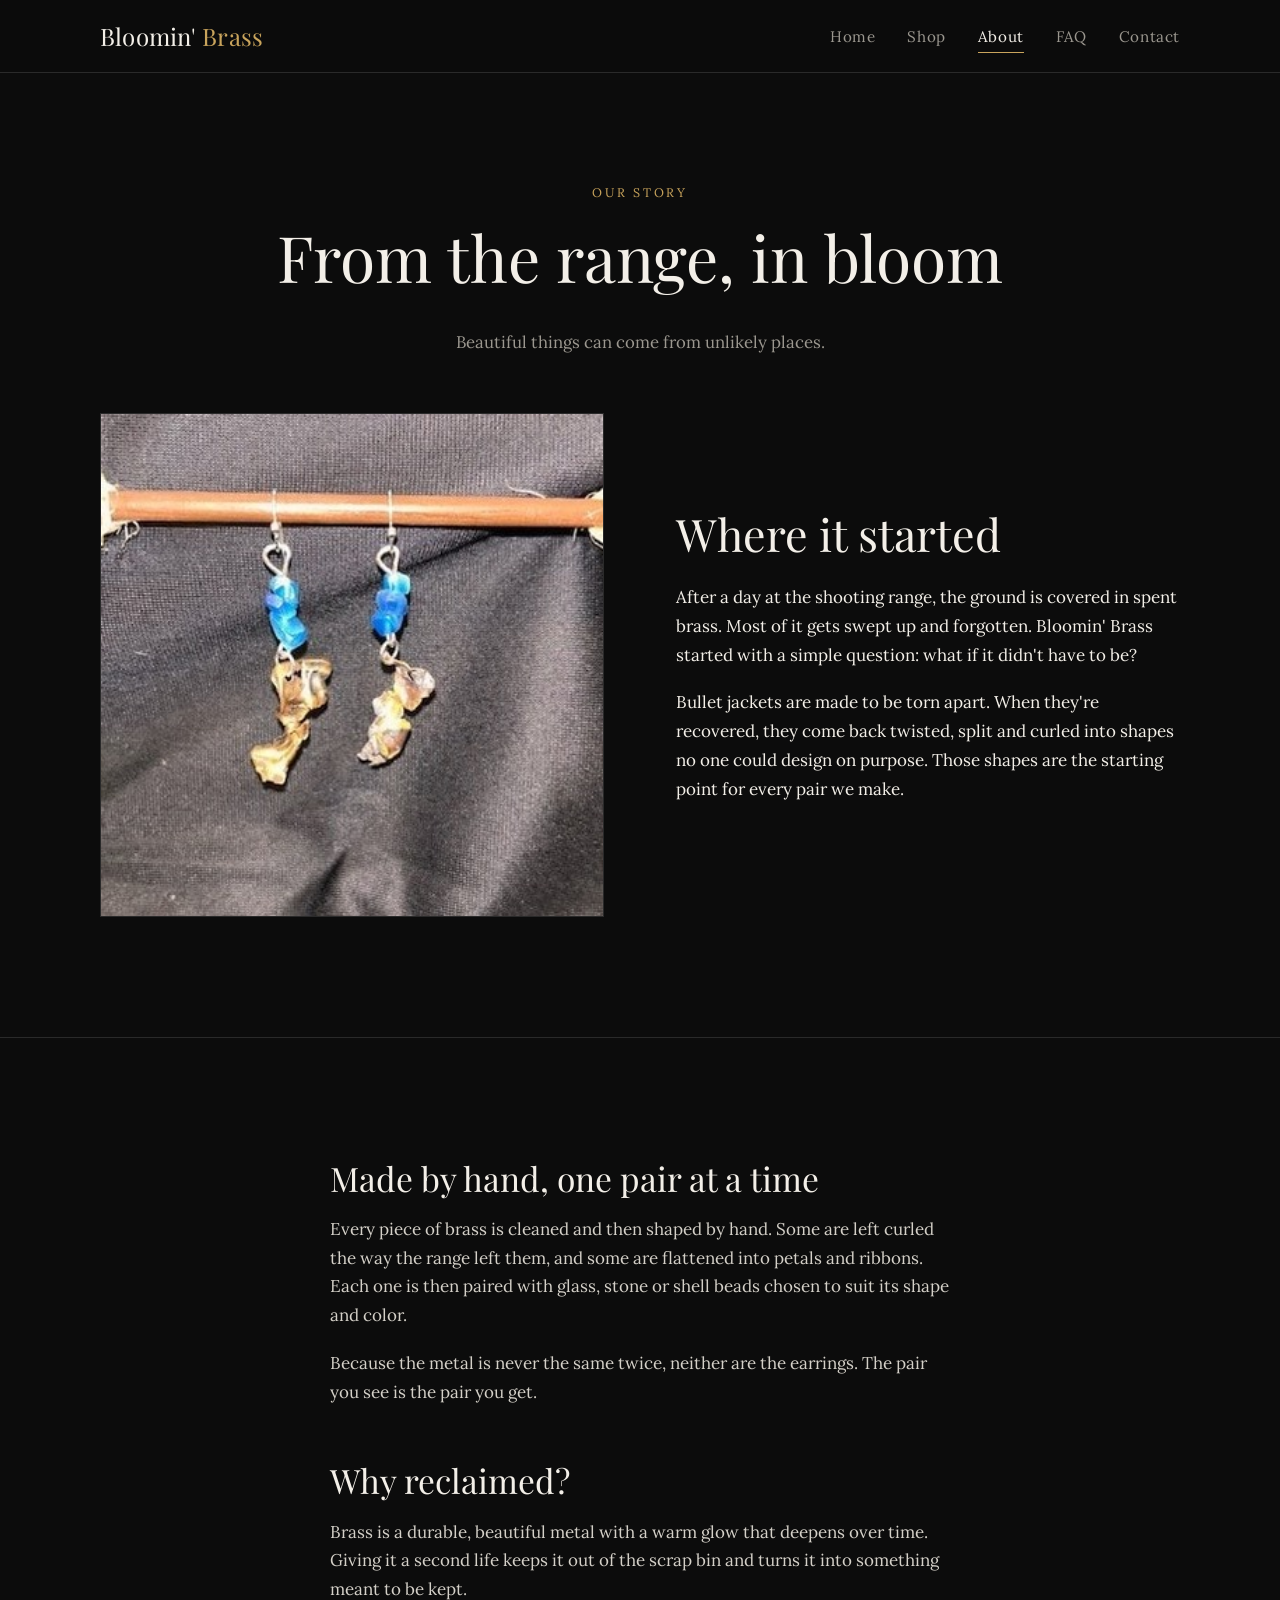
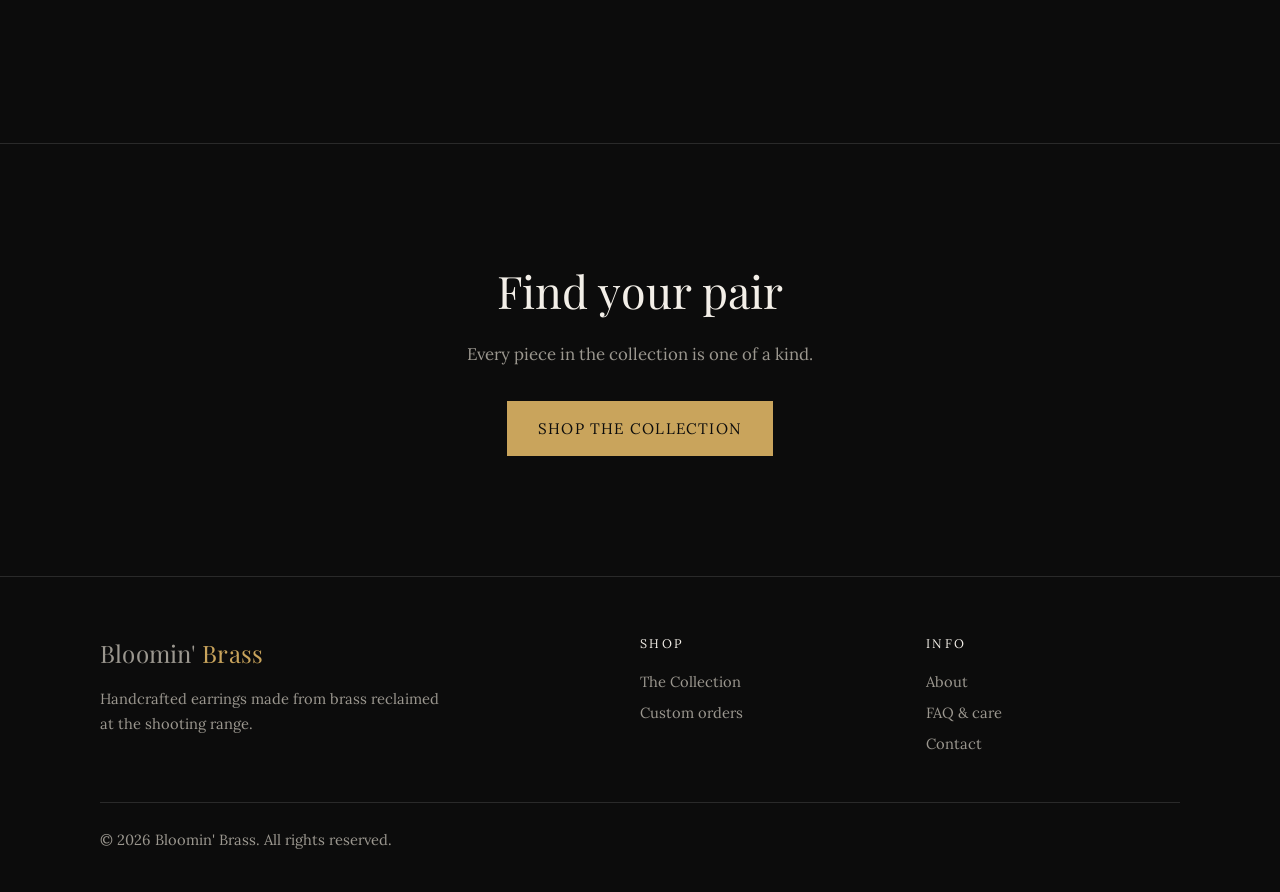
==== about.html @ 8e5ceb65 "Initial site: home, shop, product, about, FAQ and contact pages" ====
<!doctype html>
<html lang="en">
<head>
  <meta charset="utf-8">
  <meta name="viewport" content="width=device-width, initial-scale=1">
  <title>About — Bloomin' Brass</title>
  <meta name="description" content="The story behind Bloomin' Brass: earrings handcrafted from brass reclaimed at the shooting range.">
  <link rel="icon" href="images/favicon.svg" type="image/svg+xml">
  <link rel="preconnect" href="https://fonts.googleapis.com">
  <link rel="preconnect" href="https://fonts.gstatic.com" crossorigin>
  <link href="https://fonts.googleapis.com/css2?family=Lora:ital,wght@0,400;0,700;1,400&family=Playfair+Display:ital@0;1&display=swap" rel="stylesheet">
  <link rel="stylesheet" href="css/styles.css">
</head>
<body>
  <a class="skip-link" href="#main">Skip to content</a>

  <header class="site-header">
    <div class="container">
      <a class="logo" href="index.html">Bloomin' <span>Brass</span></a>
      <button class="nav-toggle" aria-expanded="false" aria-controls="nav-links">Menu</button>
      <nav aria-label="Main">
        <ul class="nav-links" id="nav-links">
          <li><a href="index.html">Home</a></li>
          <li><a href="shop.html">Shop</a></li>
          <li><a href="about.html" aria-current="page">About</a></li>
          <li><a href="faq.html">FAQ</a></li>
          <li><a href="contact.html">Contact</a></li>
        </ul>
      </nav>
    </div>
  </header>

  <main id="main">
    <div class="page-head">
      <div class="container">
        <span class="eyebrow">Our story</span>
        <h1>From the range, in bloom</h1>
        <p class="lead">Beautiful things can come from unlikely places.</p>
      </div>
    </div>

    <section class="section" style="padding-top:0">
      <div class="container">
        <div class="split">
          <img src="images/products/blue-sea-glass.jpg" alt="Brass and blue sea glass earrings hanging from a wooden dowel" width="600" height="600">
          <div>
            <!-- TODO: Replace with your own story: who you are, how Bloomin' Brass started, where you're based. -->
            <h2>Where it started</h2>
            <p>After a day at the shooting range, the ground is covered in spent brass. Most of it gets swept up and forgotten. Bloomin' Brass started with a simple question: what if it didn't have to be?</p>
            <p>Bullet jackets are made to be torn apart. When they're recovered, they come back twisted, split and curled into shapes no one could design on purpose. Those shapes are the starting point for every pair we make.</p>
          </div>
        </div>
      </div>
    </section>

    <section class="section">
      <div class="container prose">
        <h2 style="margin-top:0">Made by hand, one pair at a time</h2>
        <p>Every piece of brass is cleaned and then shaped by hand. Some are left curled the way the range left them, and some are flattened into petals and ribbons. Each one is then paired with glass, stone or shell beads chosen to suit its shape and color.</p>
        <p>Because the metal is never the same twice, neither are the earrings. The pair you see is the pair you get.</p>

        <h2>Why reclaimed?</h2>
        <p>Brass is a durable, beautiful metal with a warm glow that deepens over time. Giving it a second life keeps it out of the scrap bin and turns it into something meant to be kept.</p>
      </div>
    </section>

    <section class="section cta-band">
      <div class="container">
        <h2>Find your pair</h2>
        <p class="lead">Every piece in the collection is one of a kind.</p>
        <a class="btn" href="shop.html">Shop the collection</a>
      </div>
    </section>
  </main>

  <footer class="site-footer">
    <div class="container">
      <div class="footer-grid">
        <div>
          <a class="logo" href="index.html">Bloomin' <span>Brass</span></a>
          <p style="margin-top:12px;max-width:340px">Handcrafted earrings made from brass reclaimed at the shooting range.</p>
        </div>
        <div>
          <h4>Shop</h4>
          <ul>
            <li><a href="shop.html">The Collection</a></li>
            <li><a href="contact.html">Custom orders</a></li>
          </ul>
        </div>
        <div>
          <h4>Info</h4>
          <ul>
            <li><a href="about.html">About</a></li>
            <li><a href="faq.html">FAQ &amp; care</a></li>
            <li><a href="contact.html">Contact</a></li>
          </ul>
        </div>
      </div>
      <div class="footer-bottom">© <span data-year></span> Bloomin' Brass. All rights reserved.</div>
    </div>
  </footer>

  <script src="js/main.js"></script>
</body>
</html>
---- css/styles.css ----
/* Bloomin' Brass — site styles */

:root {
  --bg: #0c0c0c;
  --surface: #121212;
  --surface-2: #181818;
  --border: #2a2a2a;
  --text: #f3efe8;
  --muted: #9b978f;
  --brass: #c9a45c;
  --brass-light: #e2c285;
  --brass-dark: #8f7236;

  --font-display: "Playfair Display", Georgia, "Times New Roman", serif;
  --font-body: "Lora", Georgia, "Times New Roman", serif;

  --max: 1160px;
  --gutter: clamp(16px, 4vw, 40px);
  --radius: 2px;
}

*,
*::before,
*::after { box-sizing: border-box; }

html { scroll-behavior: smooth; }

body {
  margin: 0;
  background: var(--bg);
  color: var(--text);
  font-family: var(--font-body);
  font-size: 17px;
  line-height: 1.7;
  -webkit-font-smoothing: antialiased;
}

img { max-width: 100%; display: block; }

a { color: var(--brass-light); text-decoration: none; }
a:hover { color: var(--text); }

h1, h2, h3 {
  font-family: var(--font-display);
  font-weight: 400;
  line-height: 1.2;
  margin: 0 0 0.5em;
}
h1 { font-size: clamp(2.4rem, 6vw, 4rem); }
h2 { font-size: clamp(1.9rem, 4vw, 2.8rem); }
h3 { font-size: 1.3rem; }

p { margin: 0 0 1.1em; }

.container {
  width: 100%;
  max-width: var(--max);
  margin: 0 auto;
  padding: 0 var(--gutter);
}

.eyebrow {
  display: inline-block;
  font-size: 0.78rem;
  letter-spacing: 0.22em;
  text-transform: uppercase;
  color: var(--brass);
  margin-bottom: 1rem;
}

.lead { color: var(--muted); font-size: 1.05rem; }

.skip-link {
  position: absolute;
  left: -9999px;
}
.skip-link:focus {
  left: 16px; top: 16px;
  background: var(--brass); color: var(--bg);
  padding: 8px 14px; z-index: 100;
}

:focus-visible { outline: 2px solid var(--brass); outline-offset: 3px; }

/* ---------- Header ---------- */

.site-header {
  position: sticky;
  top: 0;
  z-index: 50;
  background: rgba(12, 12, 12, 0.92);
  backdrop-filter: blur(8px);
  border-bottom: 1px solid var(--border);
}
.site-header .container {
  display: flex;
  align-items: center;
  justify-content: space-between;
  min-height: 72px;
}

.logo {
  margin-right: auto;
  font-family: var(--font-display);
  font-size: 1.5rem;
  color: var(--text);
  letter-spacing: 0.01em;
}
.logo span { color: var(--brass); }
.logo:hover { color: var(--text); }

.nav-links {
  display: flex;
  gap: 2rem;
  list-style: none;
  margin: 0;
  padding: 0;
}
.nav-links a {
  color: var(--muted);
  font-size: 0.95rem;
  letter-spacing: 0.04em;
  padding: 6px 0;
  border-bottom: 1px solid transparent;
  transition: color 0.2s, border-color 0.2s;
}
.nav-links a:hover,
.nav-links a[aria-current="page"] {
  color: var(--text);
  border-bottom-color: var(--brass);
}

.nav-toggle {
  display: none;
  background: none;
  border: 1px solid var(--border);
  color: var(--text);
  font: inherit;
  font-size: 0.9rem;
  padding: 6px 14px;
  cursor: pointer;
}

@media (max-width: 760px) {
  .nav-toggle { display: block; }
  .nav-links {
    display: none;
    position: absolute;
    top: 72px; left: 0; right: 0;
    flex-direction: column;
    gap: 0;
    background: var(--bg);
    border-bottom: 1px solid var(--border);
  }
  .nav-links.open { display: flex; }
  .nav-links a {
    display: block;
    padding: 14px var(--gutter);
    border-bottom: 1px solid var(--border);
  }
  .nav-links a[aria-current="page"] { border-bottom-color: var(--border); color: var(--brass-light); }
}

/* ---------- Buttons ---------- */

.btn {
  display: inline-block;
  font-family: var(--font-body);
  font-size: 0.95rem;
  letter-spacing: 0.08em;
  text-transform: uppercase;
  padding: 14px 30px;
  border: 1px solid var(--brass);
  background: var(--brass);
  color: var(--bg);
  cursor: pointer;
  transition: background 0.2s, color 0.2s, border-color 0.2s;
}
.btn:hover { background: var(--brass-light); border-color: var(--brass-light); color: var(--bg); }

.btn-outline { background: transparent; color: var(--brass-light); }
.btn-outline:hover { background: var(--brass); color: var(--bg); }

.btn[aria-disabled="true"] {
  background: transparent;
  border-color: var(--border);
  color: var(--muted);
  cursor: default;
}

/* ---------- Sections ---------- */

.section { padding: clamp(64px, 10vw, 120px) 0; }
.section + .section { border-top: 1px solid var(--border); }

.section-head {
  text-align: center;
  max-width: 640px;
  margin: 0 auto clamp(40px, 6vw, 64px);
}

.page-head {
  padding: clamp(56px, 9vw, 104px) 0 clamp(32px, 5vw, 56px);
  text-align: center;
}
.page-head p { max-width: 620px; margin: 0 auto; }

/* ---------- Hero ---------- */

.hero {
  position: relative;
  padding: clamp(72px, 12vw, 150px) 0;
  overflow: hidden;
}
.hero .container {
  display: grid;
  grid-template-columns: 1.1fr 0.9fr;
  gap: clamp(32px, 6vw, 80px);
  align-items: center;
}
.hero h1 em { color: var(--brass); font-style: italic; }
.hero .lead { max-width: 480px; margin-bottom: 2rem; }
.hero-actions { display: flex; gap: 14px; flex-wrap: wrap; }

.hero-art {
  position: relative;
  aspect-ratio: 4 / 5;
}
.hero-art img {
  position: absolute;
  width: 72%;
  height: auto;
  aspect-ratio: 1;
  object-fit: cover;
  border: 1px solid var(--border);
}
.hero-art img:nth-child(1) { top: 0; right: 0; }
.hero-art img:nth-child(2) { bottom: 0; left: 0; box-shadow: 0 20px 50px rgba(0, 0, 0, 0.6); }

@media (max-width: 860px) {
  .hero .container { grid-template-columns: 1fr; }
  .hero-art { max-width: 420px; width: 100%; margin: 0 auto; }
}

/* ---------- Story strip (home) ---------- */

.steps {
  display: grid;
  grid-template-columns: repeat(3, 1fr);
  gap: 1px;
  background: var(--border);
  border: 1px solid var(--border);
}
.step {
  background: var(--bg);
  padding: clamp(28px, 4vw, 44px);
}
.step-num {
  font-family: var(--font-display);
  font-size: 2.4rem;
  color: var(--brass);
  line-height: 1;
  display: block;
  margin-bottom: 1rem;
}
.step p { color: var(--muted); margin: 0; }

@media (max-width: 760px) {
  .steps { grid-template-columns: 1fr; }
}

/* ---------- Product grid ---------- */

.product-grid {
  display: grid;
  grid-template-columns: repeat(auto-fill, minmax(280px, 1fr));
  gap: 32px;
}

.product-card {
  display: flex;
  flex-direction: column;
  background: var(--surface);
  border: 1px solid var(--border);
  color: var(--text);
  transition: border-color 0.25s, transform 0.25s;
}
.product-card:hover { border-color: var(--brass-dark); transform: translateY(-3px); color: var(--text); }

.product-card .img-wrap { position: relative; aspect-ratio: 1; overflow: hidden; }
.product-card img { width: 100%; height: 100%; object-fit: cover; transition: transform 0.5s; }
.product-card:hover img { transform: scale(1.04); }

.product-card .body {
  display: flex;
  flex-direction: column;
  flex: 1;
  padding: 22px 22px 24px;
}
.product-card h3 { font-size: 1.25rem; margin-bottom: 0.4em; }
.product-card p { color: var(--muted); font-size: 0.93rem; margin-bottom: 1.4em; }
.product-card .price {
  margin-top: auto;
  font-weight: 700;
  font-size: 1.1rem;
}

.badge {
  position: absolute;
  top: 14px; left: 14px;
  background: var(--bg);
  color: var(--muted);
  border: 1px solid var(--border);
  font-size: 0.72rem;
  letter-spacing: 0.18em;
  text-transform: uppercase;
  padding: 4px 10px;
}
.is-sold img { filter: grayscale(0.7) brightness(0.6); }

/* ---------- Product detail ---------- */

.product-detail {
  display: grid;
  grid-template-columns: 1fr 1fr;
  gap: clamp(32px, 6vw, 72px);
  align-items: start;
  padding: clamp(40px, 7vw, 80px) 0 clamp(64px, 10vw, 120px);
}
.product-detail .photo {
  border: 1px solid var(--border);
  aspect-ratio: 1;
  overflow: hidden;
}
.product-detail .photo img { width: 100%; height: 100%; object-fit: cover; }
.product-detail .price { font-size: 1.5rem; font-weight: 700; margin-bottom: 1.5rem; }
.product-detail .desc { color: var(--muted); }

.specs {
  list-style: none;
  margin: 2rem 0;
  padding: 0;
  border-top: 1px solid var(--border);
}
.specs li {
  display: flex;
  justify-content: space-between;
  gap: 1rem;
  padding: 12px 0;
  border-bottom: 1px solid var(--border);
  font-size: 0.95rem;
}
.specs li span:first-child { color: var(--muted); }

.breadcrumb { font-size: 0.9rem; color: var(--muted); padding-top: 32px; }
.breadcrumb a { color: var(--muted); }
.breadcrumb a:hover { color: var(--text); }

.note { font-size: 0.88rem; color: var(--muted); margin-top: 1rem; }

@media (max-width: 760px) {
  .product-detail { grid-template-columns: 1fr; }
}

/* ---------- Prose / about ---------- */

.prose { max-width: 700px; margin: 0 auto; }
.prose p { color: #d4d0c8; }
.prose h2 { margin-top: 1.6em; font-size: clamp(1.6rem, 3vw, 2.1rem); }

.split {
  display: grid;
  grid-template-columns: 1fr 1fr;
  gap: clamp(32px, 6vw, 72px);
  align-items: center;
}
.split img { border: 1px solid var(--border); aspect-ratio: 1; object-fit: cover; width: 100%; height: auto; }
@media (max-width: 760px) { .split { grid-template-columns: 1fr; } }

.pull-quote {
  font-family: var(--font-display);
  font-style: italic;
  font-size: clamp(1.4rem, 3vw, 2rem);
  line-height: 1.4;
  color: var(--brass-light);
  text-align: center;
  max-width: 760px;
  margin: 0 auto;
}

/* ---------- FAQ ---------- */

.faq { max-width: 760px; margin: 0 auto; }
.faq h2 { font-size: 1.6rem; margin: 2.5rem 0 1rem; color: var(--brass-light); }
.faq details {
  border-bottom: 1px solid var(--border);
  padding: 4px 0;
}
.faq details:first-of-type { border-top: 1px solid var(--border); }
.faq summary {
  cursor: pointer;
  list-style: none;
  font-family: var(--font-display);
  font-size: 1.15rem;
  padding: 16px 32px 16px 0;
  position: relative;
}
.faq summary::-webkit-details-marker { display: none; }
.faq summary::after {
  content: "+";
  position: absolute;
  right: 4px; top: 12px;
  color: var(--brass);
  font-size: 1.4rem;
}
.faq details[open] summary::after { content: "\2013"; }
.faq details p { color: var(--muted); padding-right: 32px; }

/* ---------- Contact ---------- */

.contact-grid {
  display: grid;
  grid-template-columns: 1fr 1fr;
  gap: clamp(32px, 6vw, 72px);
  max-width: 960px;
  margin: 0 auto;
}
@media (max-width: 760px) { .contact-grid { grid-template-columns: 1fr; } }

.form-row { margin-bottom: 18px; }
.form-row label {
  display: block;
  font-size: 0.85rem;
  letter-spacing: 0.08em;
  text-transform: uppercase;
  color: var(--muted);
  margin-bottom: 6px;
}
.form-row input,
.form-row select,
.form-row textarea {
  width: 100%;
  background: var(--surface);
  border: 1px solid var(--border);
  color: var(--text);
  font: inherit;
  padding: 12px 14px;
  border-radius: var(--radius);
}
.form-row input:focus,
.form-row select:focus,
.form-row textarea:focus { outline: none; border-color: var(--brass); }
.form-row textarea { min-height: 150px; resize: vertical; }

.contact-card {
  background: var(--surface);
  border: 1px solid var(--border);
  padding: 32px;
}
.contact-card h3 { color: var(--brass-light); }
.contact-card p { color: var(--muted); }

/* ---------- CTA band ---------- */

.cta-band { text-align: center; }
.cta-band p { max-width: 540px; margin: 0 auto 2rem; }

/* ---------- Footer ---------- */

.site-footer {
  border-top: 1px solid var(--border);
  padding: 56px 0 40px;
  color: var(--muted);
  font-size: 0.92rem;
}
.footer-grid {
  display: grid;
  grid-template-columns: 2fr 1fr 1fr;
  gap: 32px;
  margin-bottom: 40px;
}
.footer-grid h4 {
  font-family: var(--font-body);
  font-weight: 400;
  font-size: 0.78rem;
  letter-spacing: 0.2em;
  text-transform: uppercase;
  color: var(--text);
  margin: 0 0 14px;
}
.footer-grid ul { list-style: none; margin: 0; padding: 0; }
.footer-grid li { margin-bottom: 6px; }
.footer-grid a { color: var(--muted); }
.footer-grid a:hover { color: var(--brass-light); }
.footer-bottom { border-top: 1px solid var(--border); padding-top: 24px; }

@media (max-width: 760px) {
  .footer-grid { grid-template-columns: 1fr 1fr; }
  .footer-grid > :first-child { grid-column: 1 / -1; }
}
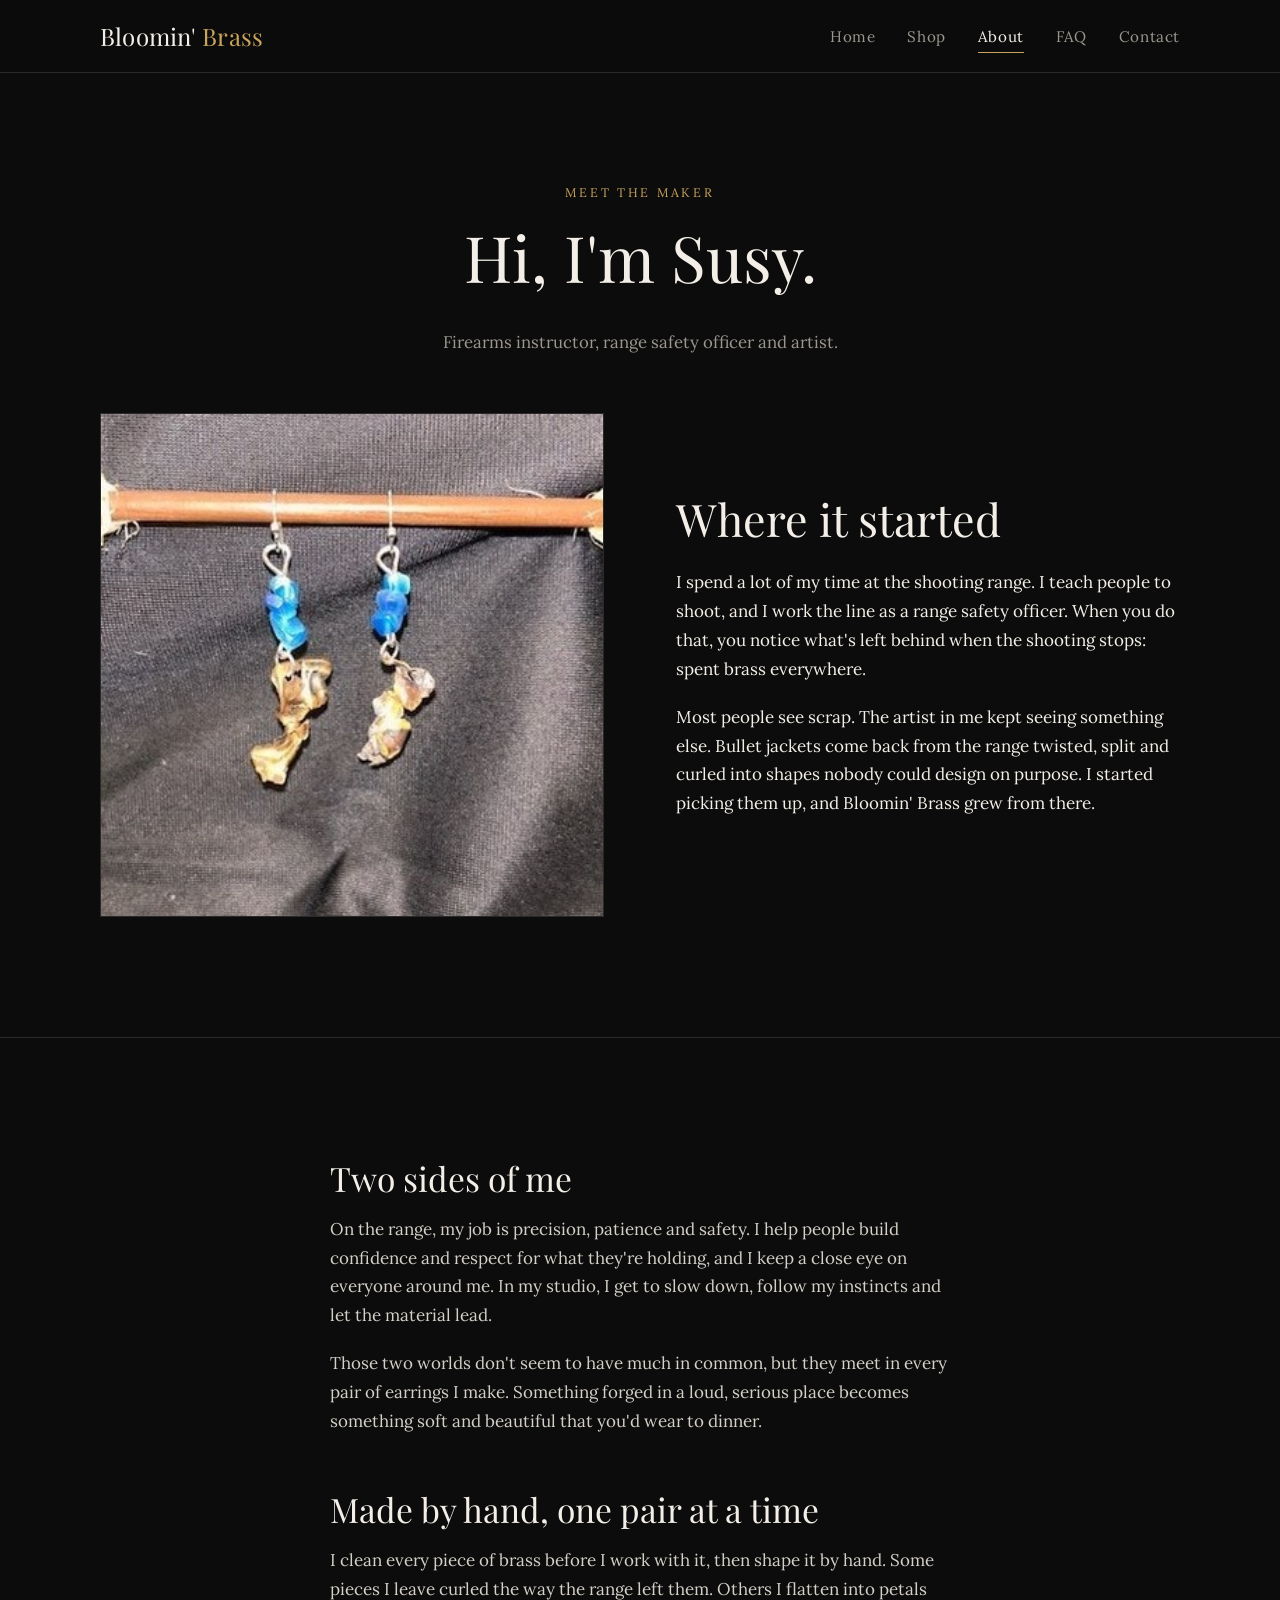
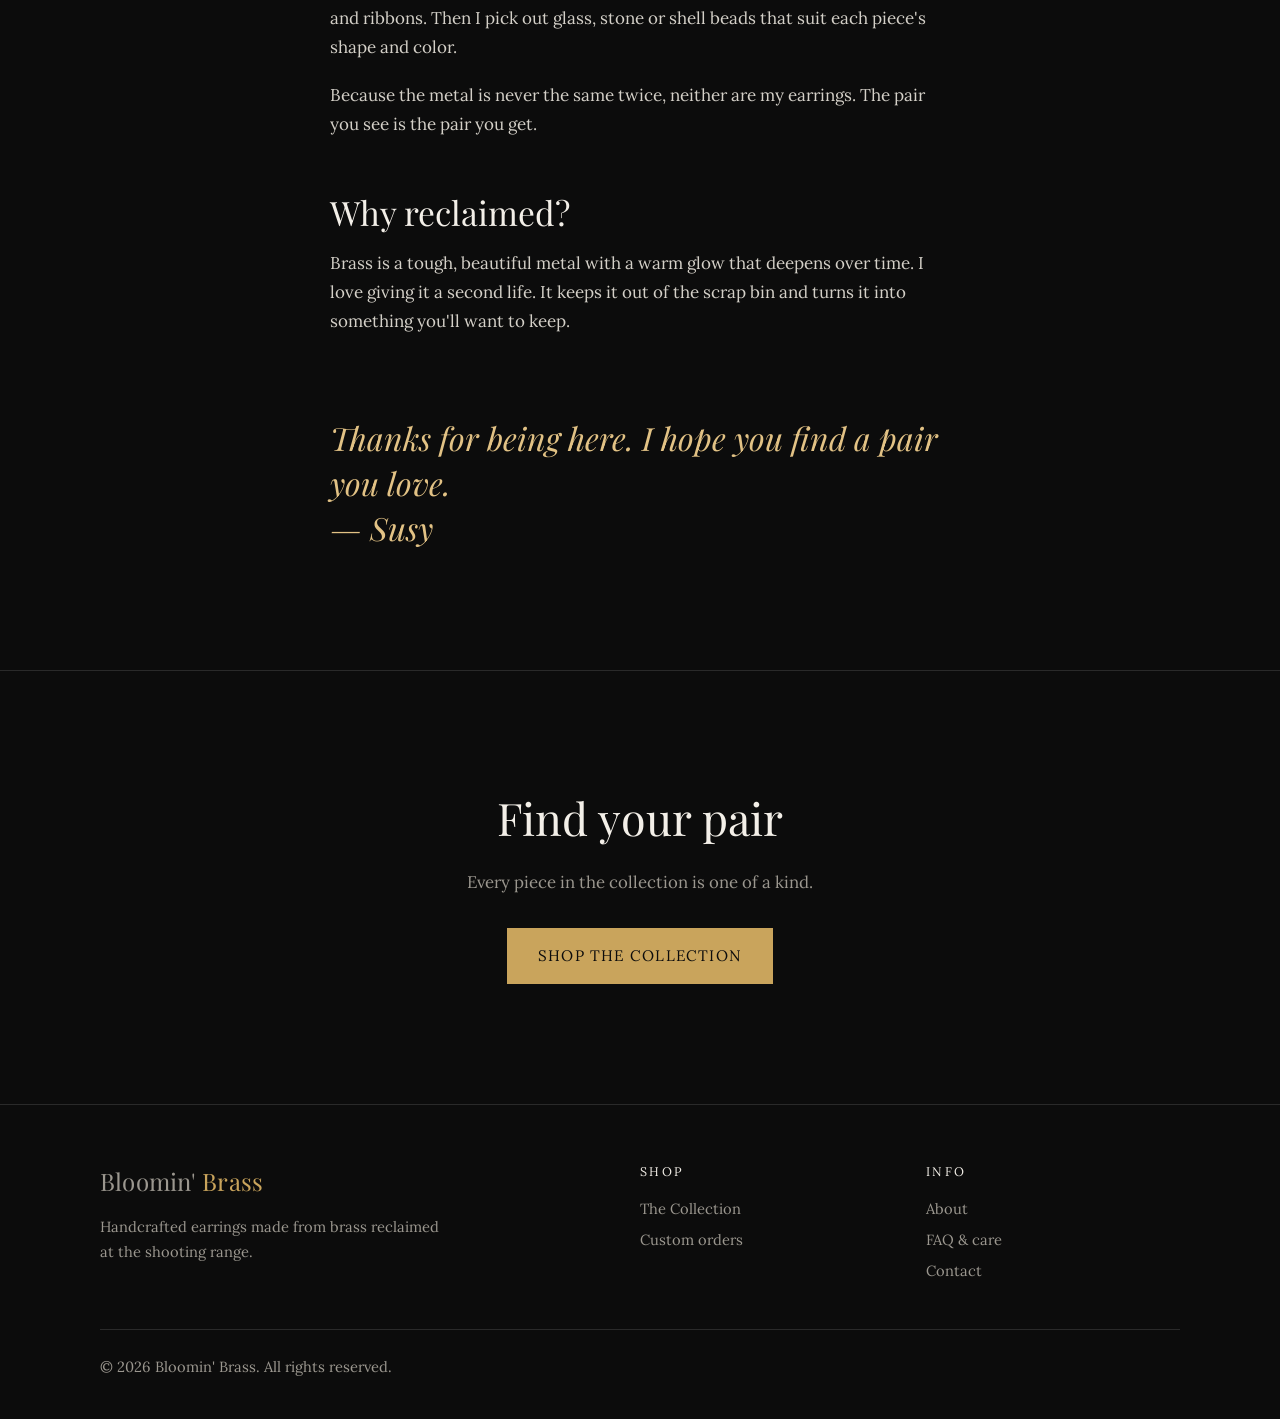
==== commit 58e230af: "About page: rewrite in Susy's voice" ====
--- a/about.html
+++ b/about.html
@@ -4,7 +4,7 @@
   <meta charset="utf-8">
   <meta name="viewport" content="width=device-width, initial-scale=1">
   <title>About — Bloomin' Brass</title>
-  <meta name="description" content="The story behind Bloomin' Brass: earrings handcrafted from brass reclaimed at the shooting range.">
+  <meta name="description" content="Meet Susy: firearms instructor, range safety officer and artist, who handcrafts Bloomin' Brass earrings from brass reclaimed at the shooting range.">
   <link rel="icon" href="images/favicon.svg" type="image/svg+xml">
   <link rel="preconnect" href="https://fonts.googleapis.com">
   <link rel="preconnect" href="https://fonts.gstatic.com" crossorigin>
@@ -33,21 +33,21 @@
   <main id="main">
     <div class="page-head">
       <div class="container">
-        <span class="eyebrow">Our story</span>
-        <h1>From the range, in bloom</h1>
-        <p class="lead">Beautiful things can come from unlikely places.</p>
+        <span class="eyebrow">Meet the maker</span>
+        <h1>Hi, I'm Susy.</h1>
+        <p class="lead">Firearms instructor, range safety officer and artist.</p>
       </div>
     </div>
 
     <section class="section" style="padding-top:0">
       <div class="container">
         <div class="split">
+          <!-- TODO: Swap in a photo of Susy (e.g. images/susy.jpg) when one is available. -->
           <img src="images/products/blue-sea-glass.jpg" alt="Brass and blue sea glass earrings hanging from a wooden dowel" width="600" height="600">
           <div>
-            <!-- TODO: Replace with your own story: who you are, how Bloomin' Brass started, where you're based. -->
             <h2>Where it started</h2>
-            <p>After a day at the shooting range, the ground is covered in spent brass. Most of it gets swept up and forgotten. Bloomin' Brass started with a simple question: what if it didn't have to be?</p>
-            <p>Bullet jackets are made to be torn apart. When they're recovered, they come back twisted, split and curled into shapes no one could design on purpose. Those shapes are the starting point for every pair we make.</p>
+            <p>I spend a lot of my time at the shooting range. I teach people to shoot, and I work the line as a range safety officer. When you do that, you notice what's left behind when the shooting stops: spent brass everywhere.</p>
+            <p>Most people see scrap. The artist in me kept seeing something else. Bullet jackets come back from the range twisted, split and curled into shapes nobody could design on purpose. I started picking them up, and Bloomin' Brass grew from there.</p>
           </div>
         </div>
       </div>
@@ -55,12 +55,18 @@
 
     <section class="section">
       <div class="container prose">
-        <h2 style="margin-top:0">Made by hand, one pair at a time</h2>
-        <p>Every piece of brass is cleaned and then shaped by hand. Some are left curled the way the range left them, and some are flattened into petals and ribbons. Each one is then paired with glass, stone or shell beads chosen to suit its shape and color.</p>
-        <p>Because the metal is never the same twice, neither are the earrings. The pair you see is the pair you get.</p>
+        <h2 style="margin-top:0">Two sides of me</h2>
+        <p>On the range, my job is precision, patience and safety. I help people build confidence and respect for what they're holding, and I keep a close eye on everyone around me. In my studio, I get to slow down, follow my instincts and let the material lead.</p>
+        <p>Those two worlds don't seem to have much in common, but they meet in every pair of earrings I make. Something forged in a loud, serious place becomes something soft and beautiful that you'd wear to dinner.</p>
+
+        <h2>Made by hand, one pair at a time</h2>
+        <p>I clean every piece of brass before I work with it, then shape it by hand. Some pieces I leave curled the way the range left them. Others I flatten into petals and ribbons. Then I pick out glass, stone or shell beads that suit each piece's shape and color.</p>
+        <p>Because the metal is never the same twice, neither are my earrings. The pair you see is the pair you get.</p>
 
         <h2>Why reclaimed?</h2>
-        <p>Brass is a durable, beautiful metal with a warm glow that deepens over time. Giving it a second life keeps it out of the scrap bin and turns it into something meant to be kept.</p>
+        <p>Brass is a tough, beautiful metal with a warm glow that deepens over time. I love giving it a second life. It keeps it out of the scrap bin and turns it into something you'll want to keep.</p>
+
+        <p class="pull-quote" style="margin-top:2.5em;text-align:left">Thanks for being here. I hope you find a pair you love.<br>— Susy</p>
       </div>
     </section>
 
--- a/css/styles.css
+++ b/css/styles.css
@@ -367,6 +367,7 @@
 .prose { max-width: 700px; margin: 0 auto; }
 .prose p { color: #d4d0c8; }
 .prose h2 { margin-top: 1.6em; font-size: clamp(1.6rem, 3vw, 2.1rem); }
+.prose .pull-quote { color: var(--brass-light); }
 
 .split {
   display: grid;
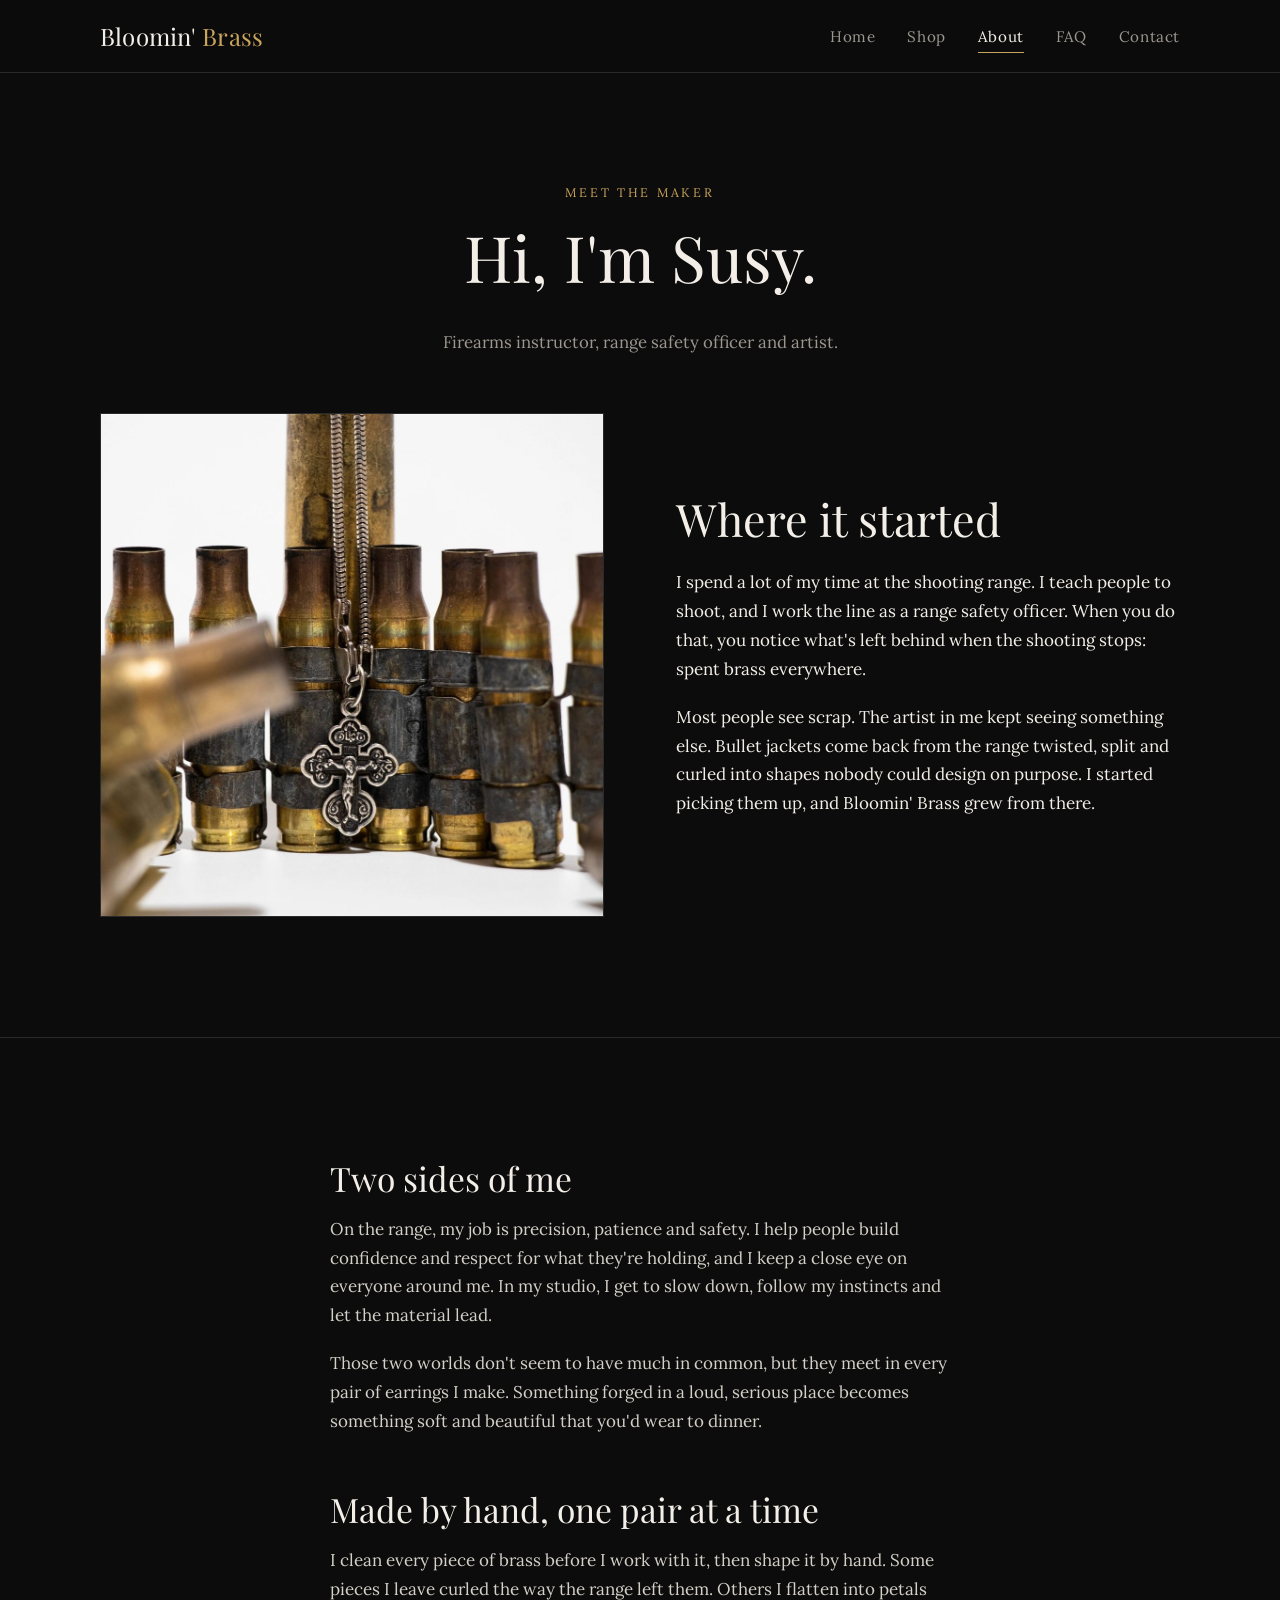
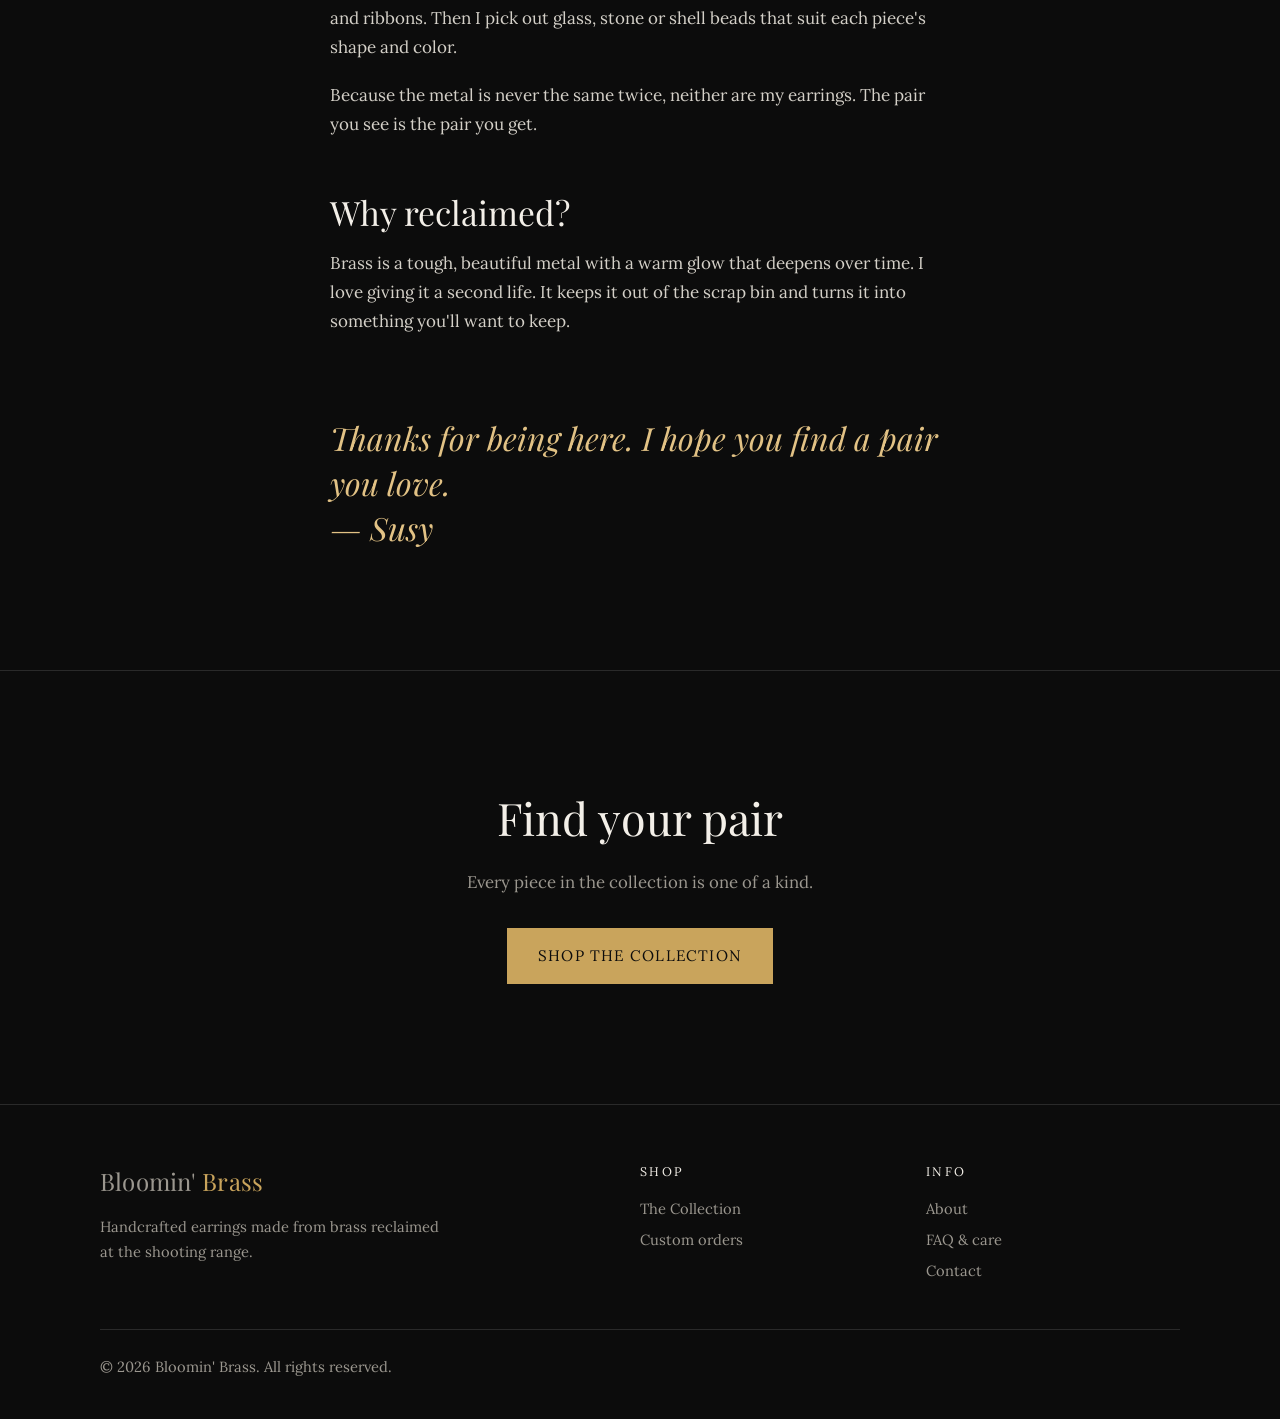
==== commit bb5ad85f: "Add all 10 listings and original photos from bloominbrass.com" ====
--- a/about.html
+++ b/about.html
@@ -43,7 +43,7 @@
       <div class="container">
         <div class="split">
           <!-- TODO: Swap in a photo of Susy (e.g. images/susy.jpg) when one is available. -->
-          <img src="images/products/blue-sea-glass.jpg" alt="Brass and blue sea glass earrings hanging from a wooden dowel" width="600" height="600">
+          <img src="images/range-brass-cross.jpg" alt="A row of spent brass rifle casings with a small cross pendant" width="1600" height="1067">
           <div>
             <h2>Where it started</h2>
             <p>I spend a lot of my time at the shooting range. I teach people to shoot, and I work the line as a range safety officer. When you do that, you notice what's left behind when the shooting stops: spent brass everywhere.</p>
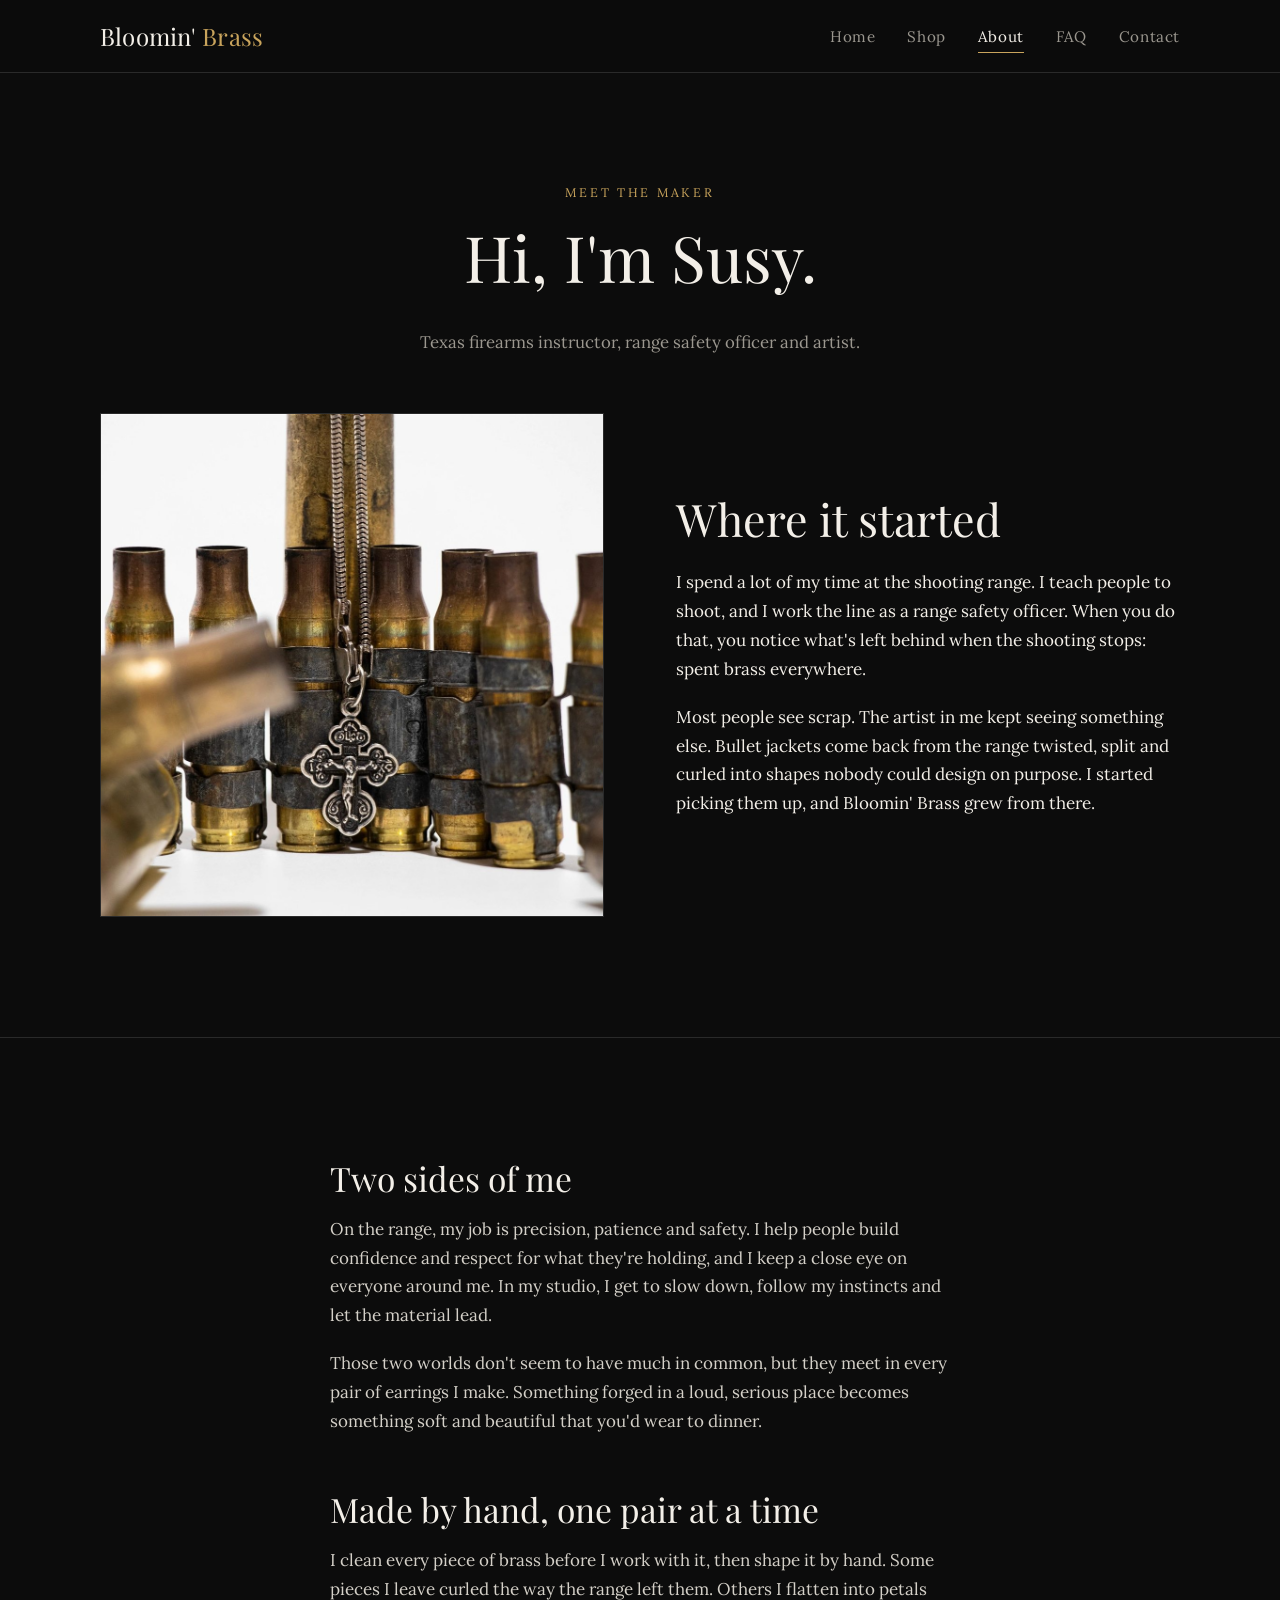
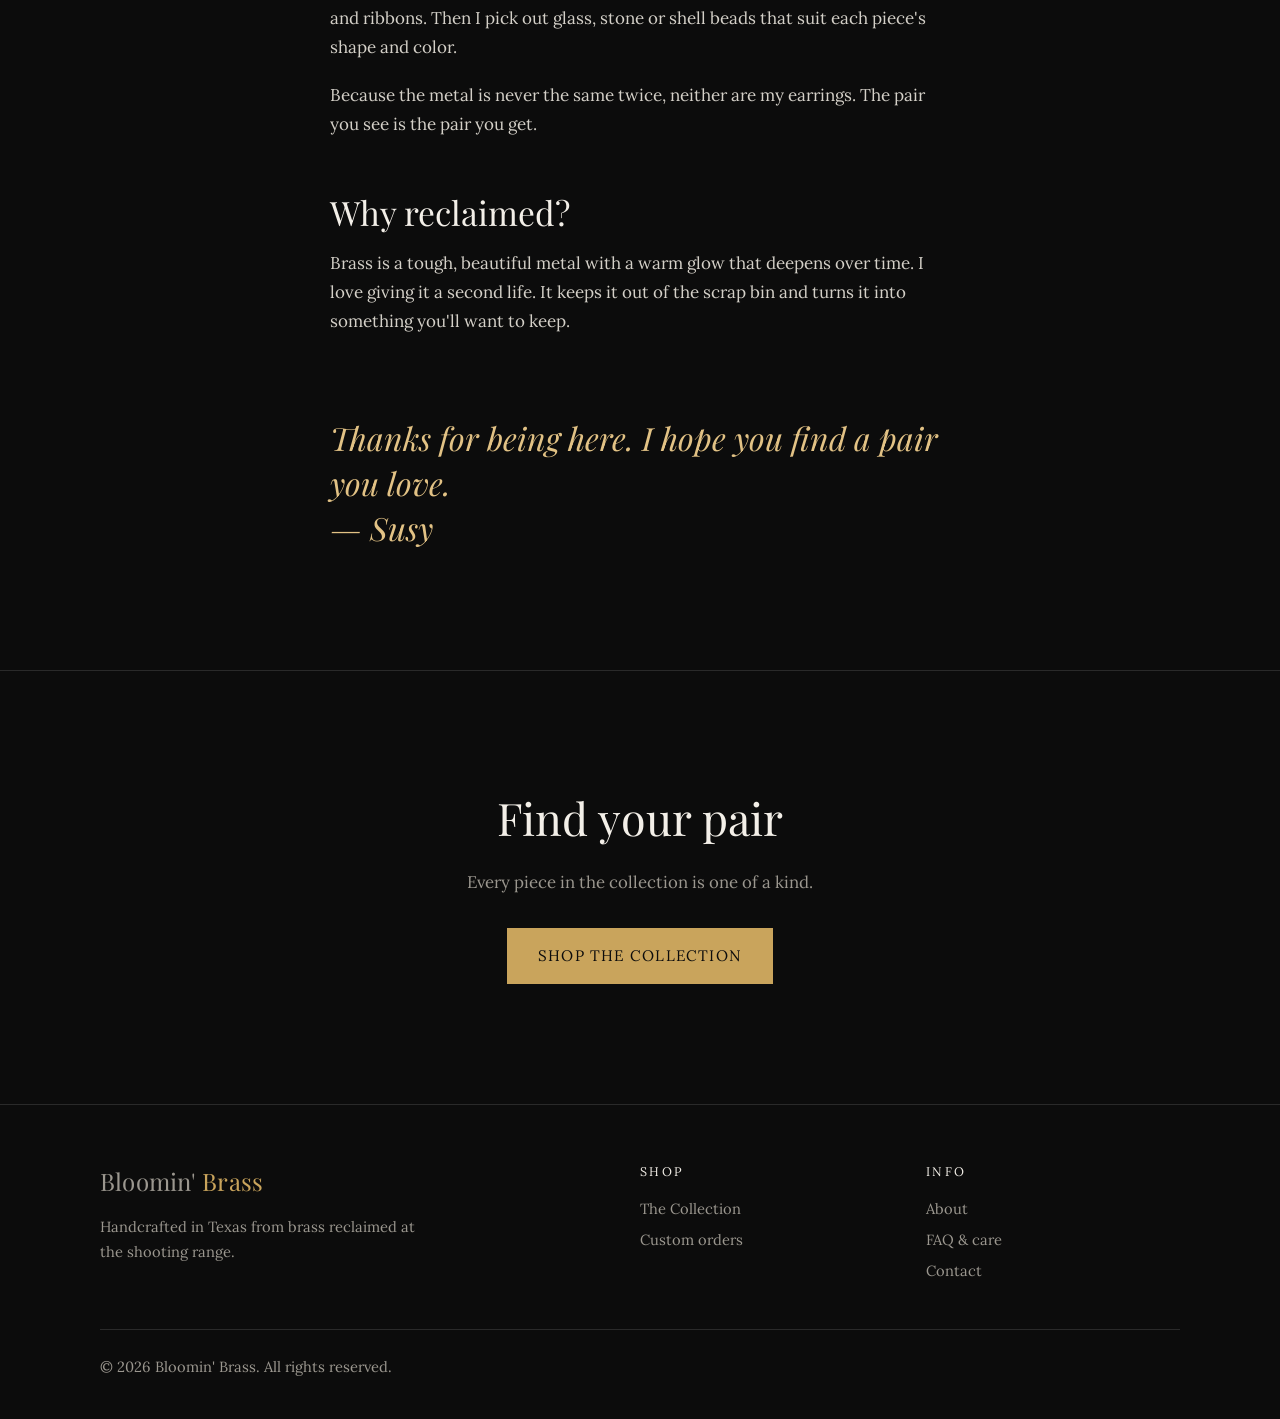
==== commit 71e53958: "Use brass in all product names; mention Texas" ====
--- a/about.html
+++ b/about.html
@@ -4,7 +4,7 @@
   <meta charset="utf-8">
   <meta name="viewport" content="width=device-width, initial-scale=1">
   <title>About — Bloomin' Brass</title>
-  <meta name="description" content="Meet Susy: firearms instructor, range safety officer and artist, who handcrafts Bloomin' Brass earrings from brass reclaimed at the shooting range.">
+  <meta name="description" content="Meet Susy: Texas firearms instructor, range safety officer and artist, who handcrafts Bloomin' Brass earrings from brass reclaimed at the shooting range.">
   <link rel="icon" href="images/favicon.svg" type="image/svg+xml">
   <link rel="preconnect" href="https://fonts.googleapis.com">
   <link rel="preconnect" href="https://fonts.gstatic.com" crossorigin>
@@ -35,7 +35,7 @@
       <div class="container">
         <span class="eyebrow">Meet the maker</span>
         <h1>Hi, I'm Susy.</h1>
-        <p class="lead">Firearms instructor, range safety officer and artist.</p>
+        <p class="lead">Texas firearms instructor, range safety officer and artist.</p>
       </div>
     </div>
 
@@ -84,7 +84,7 @@
       <div class="footer-grid">
         <div>
           <a class="logo" href="index.html">Bloomin' <span>Brass</span></a>
-          <p style="margin-top:12px;max-width:340px">Handcrafted earrings made from brass reclaimed at the shooting range.</p>
+          <p style="margin-top:12px;max-width:340px">Handcrafted in Texas from brass reclaimed at the shooting range.</p>
         </div>
         <div>
           <h4>Shop</h4>
